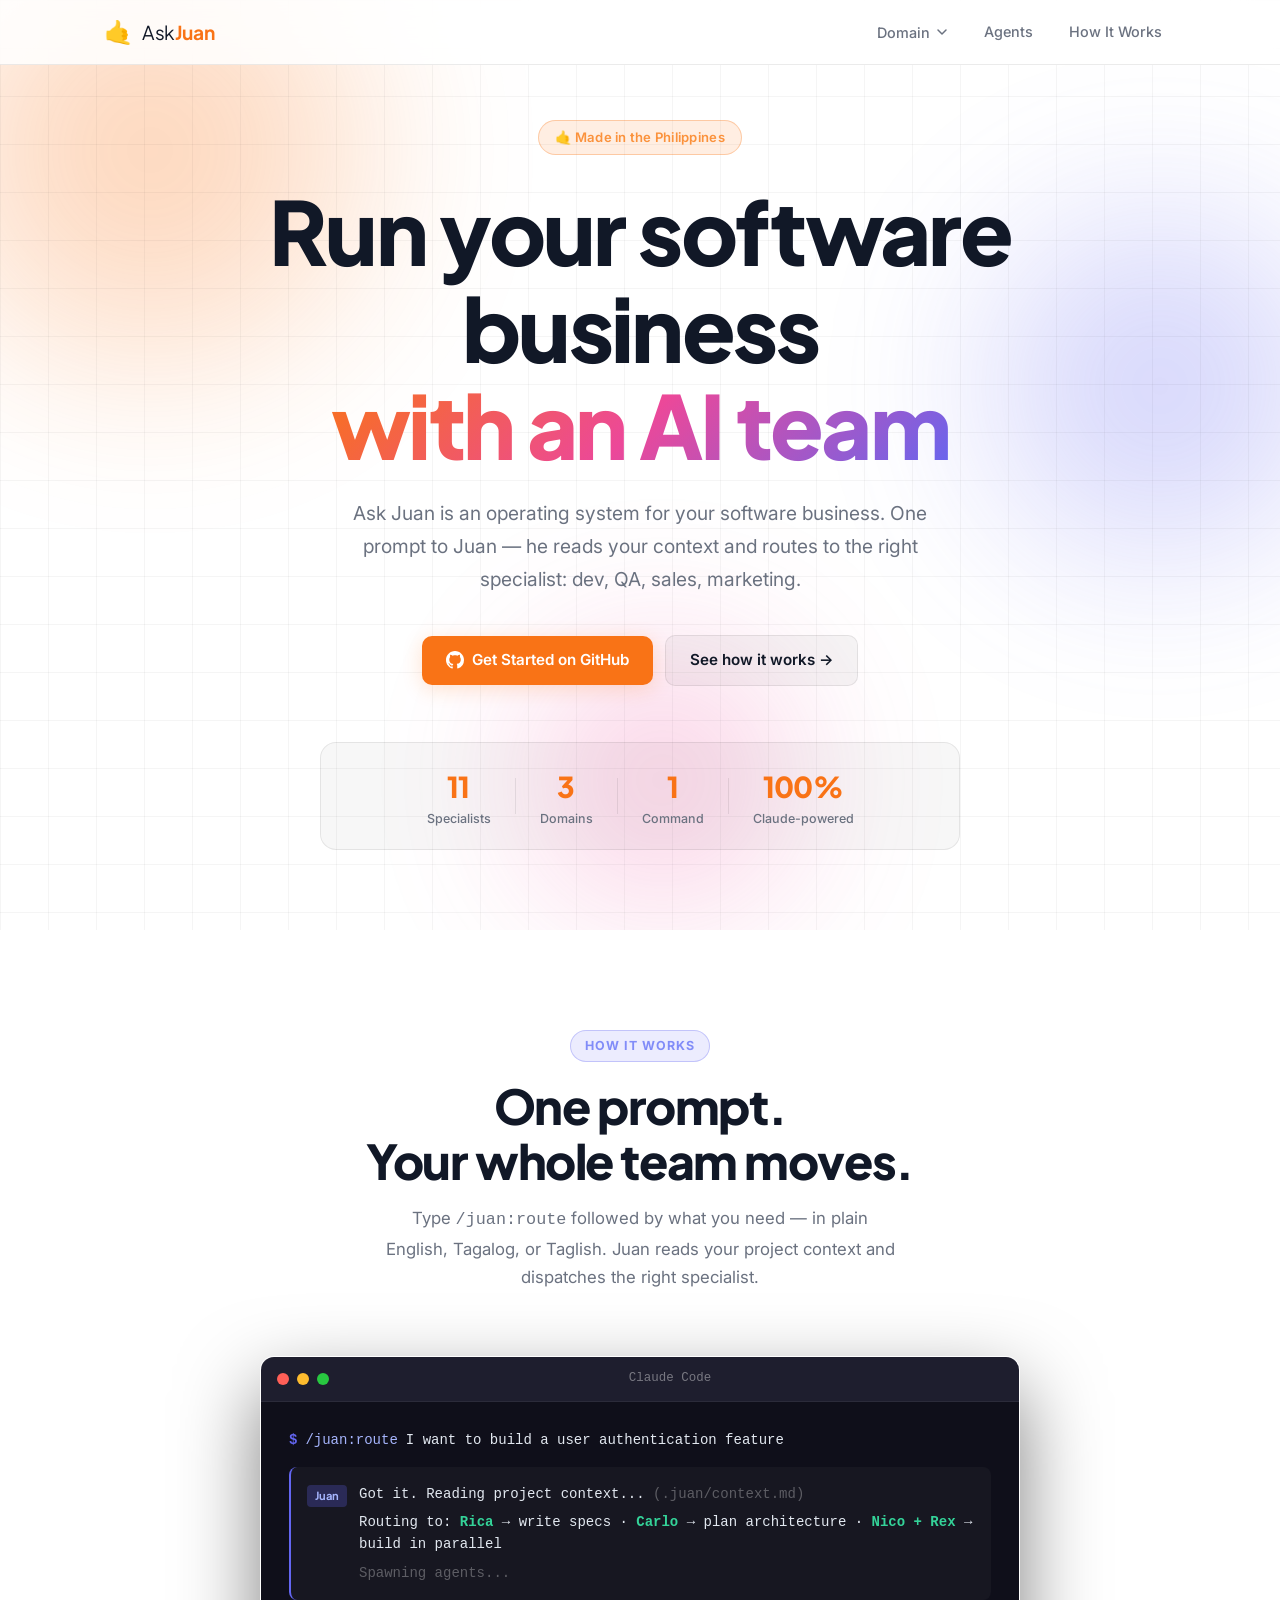
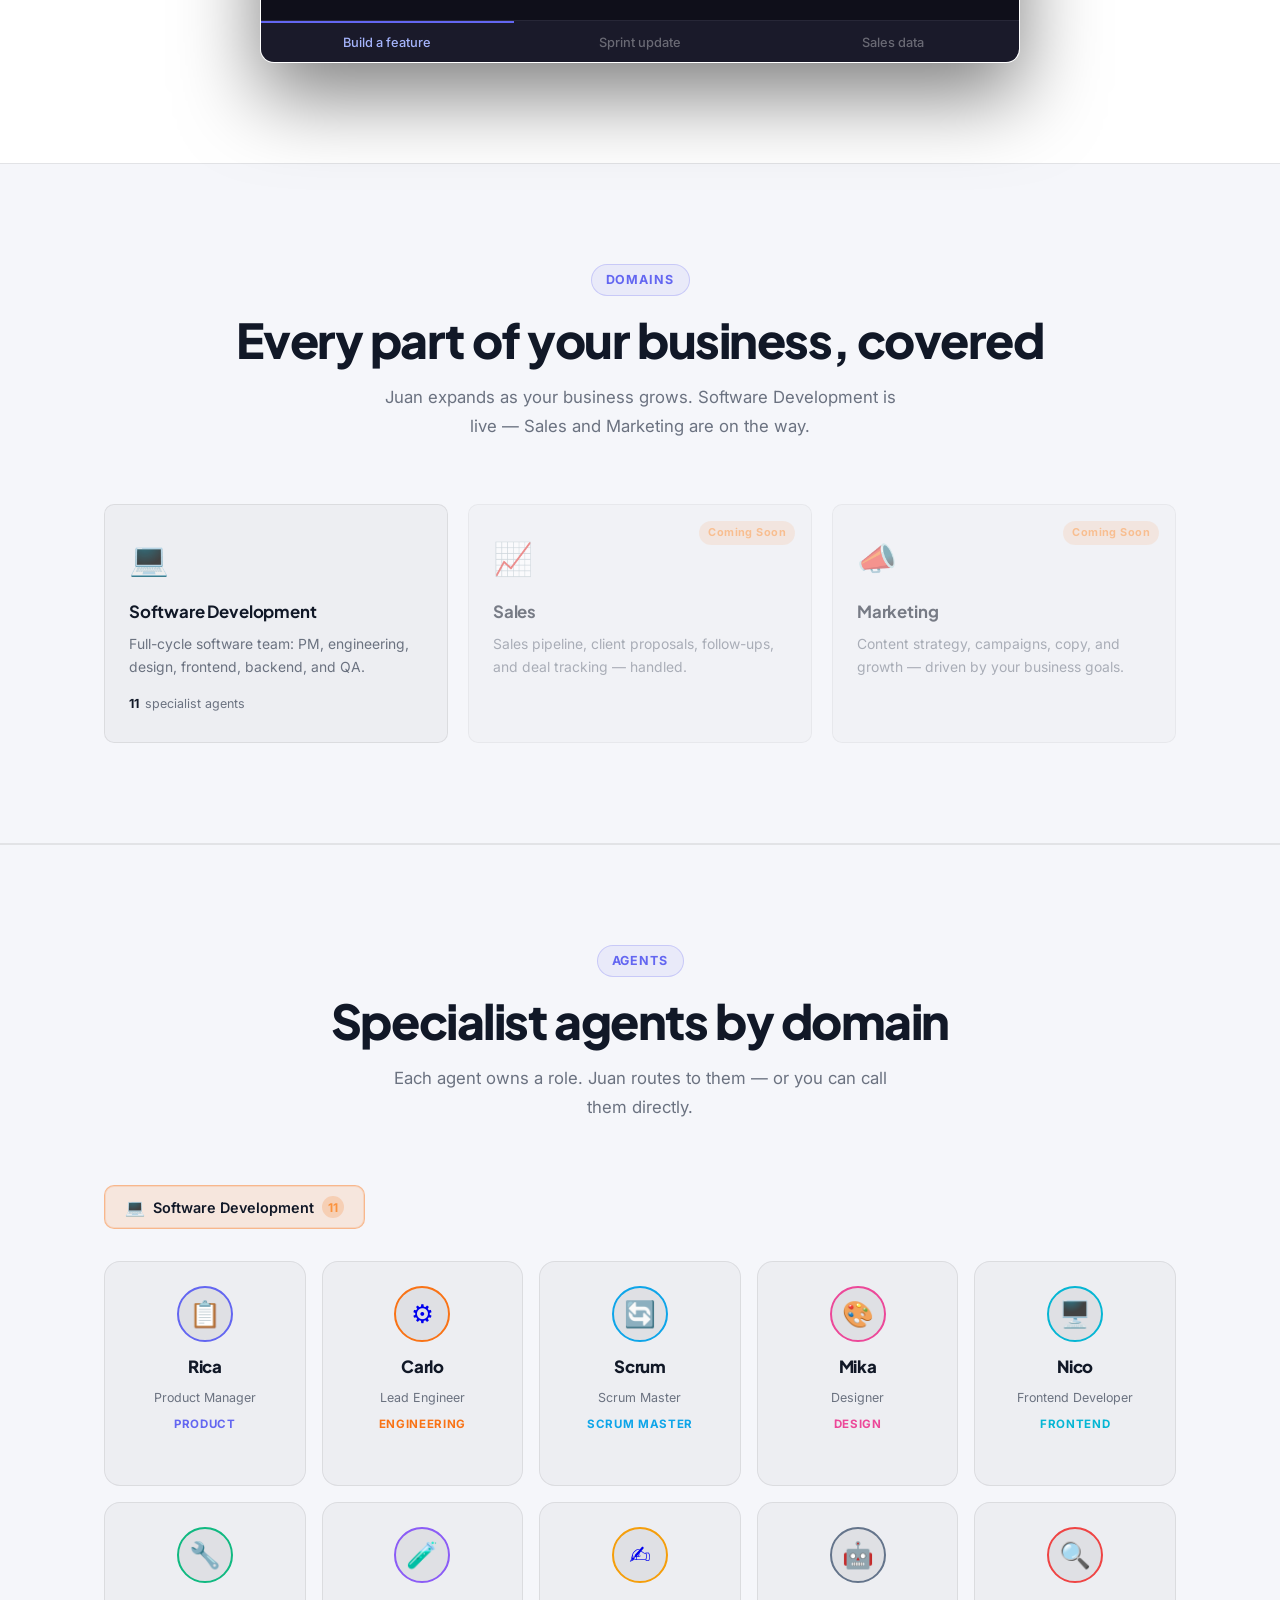
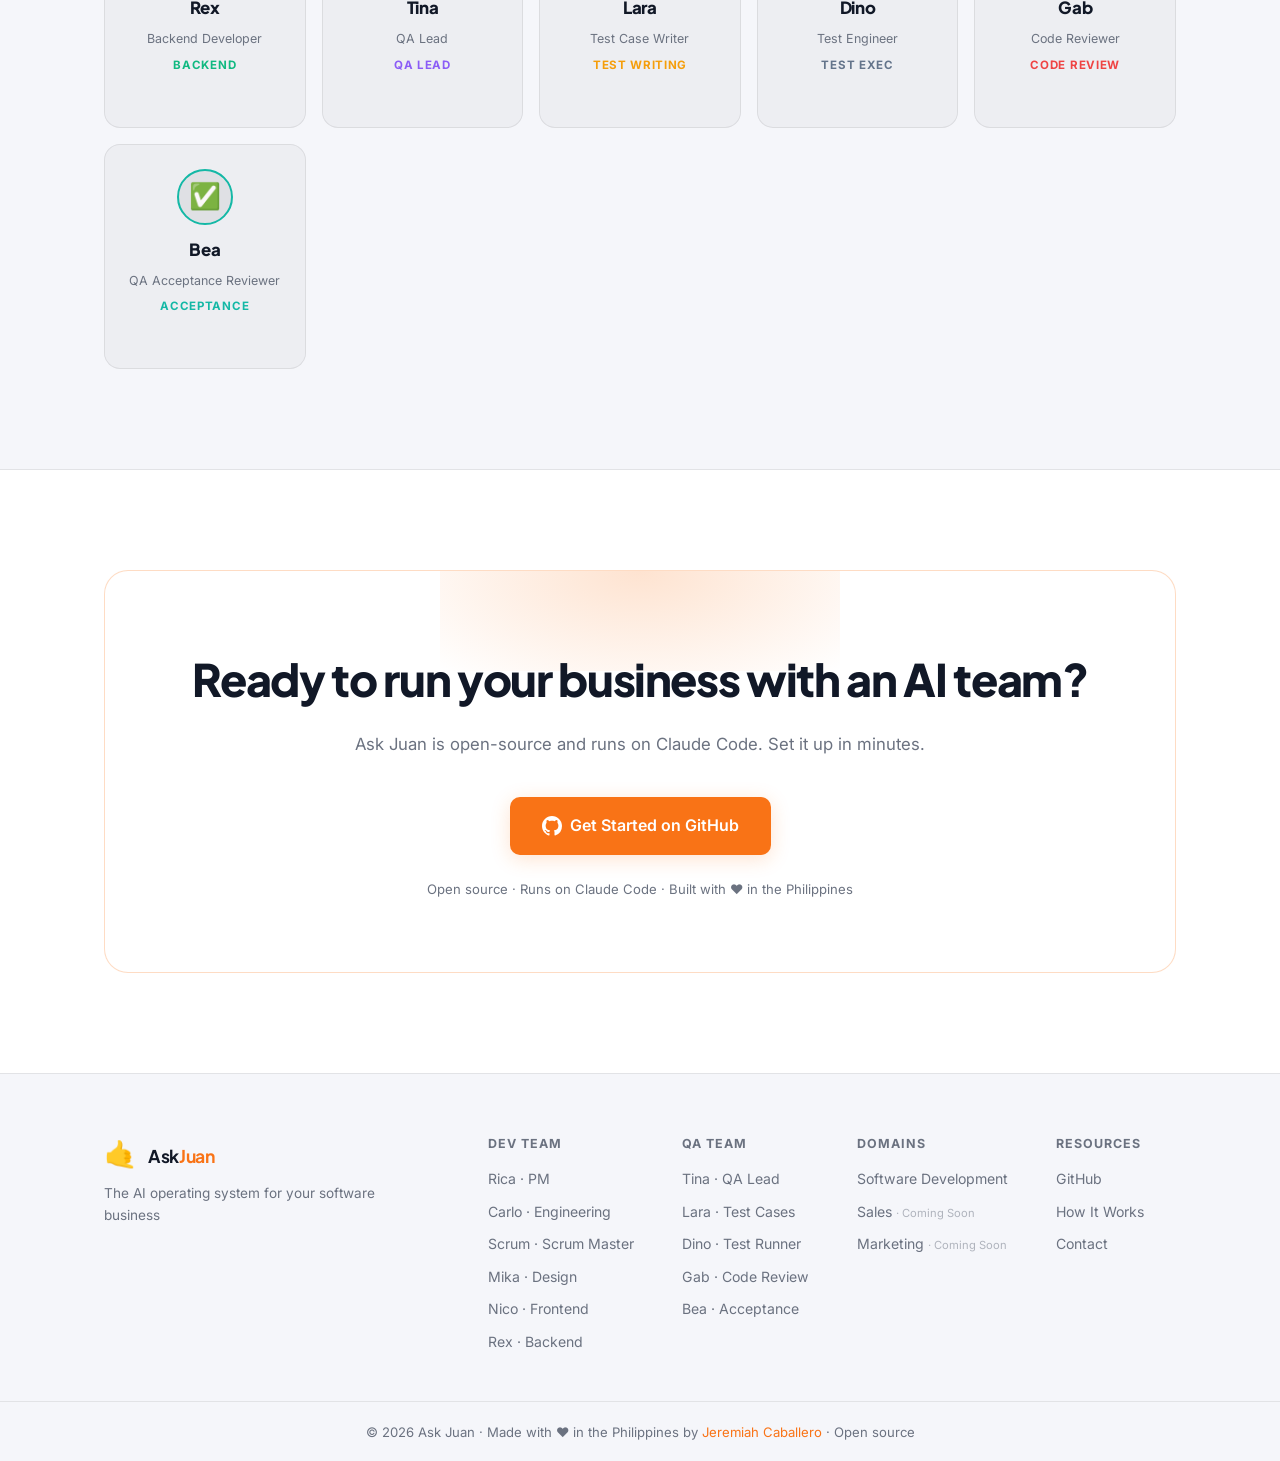
==== index.html @ 528446e5 "feat: move website to root, add README, add GitHub Actions Pages deploy - Move index.html, style.css" ====
<!DOCTYPE html>
<html lang="en">
<head>
  <meta charset="UTF-8" />
  <meta name="viewport" content="width=device-width, initial-scale=1.0" />
  <title>Ask Juan — Your Filipino AI Business Consultant</title>
  <meta name="description" content="AI-powered agents and skills built for Filipino SMEs and freelancers. Get project plans, quotes, and client updates — fast." />
  <link rel="preconnect" href="https://fonts.googleapis.com" />
  <link href="https://fonts.googleapis.com/css2?family=Inter:wght@300;400;500;600;700;800&family=Plus+Jakarta+Sans:wght@400;500;600;700;800&display=swap" rel="stylesheet" />
  <link rel="stylesheet" href="style.css" />
</head>
<body>

  <!-- NAV -->
  <nav class="nav">
    <div class="container nav-inner">
      <a href="#" class="logo">
        <span class="logo-icon">🤙</span>
        <span class="logo-text">Ask<strong>Juan</strong></span>
      </a>
      <ul class="nav-links">
        <li class="nav-dropdown">
          <button class="nav-dropdown-toggle" aria-expanded="false">
            Domain <svg class="dropdown-chevron" width="12" height="12" viewBox="0 0 12 12" fill="none"><path d="M2 4l4 4 4-4" stroke="currentColor" stroke-width="1.5" stroke-linecap="round" stroke-linejoin="round"/></svg>
          </button>
          <ul class="nav-dropdown-menu" id="nav-domain-menu">
            <!-- rendered by app.js from DOMAINS -->
          </ul>
        </li>
        <li><a href="#team">Agents</a></li>
        <li><a href="#how">How It Works</a></li>
      </ul>
      <button class="hamburger" aria-label="Menu">
        <span></span><span></span><span></span>
      </button>
    </div>
  </nav>

  <!-- LANDING SECTIONS -->
  <div id="landing">

    <!-- HERO -->
    <section class="hero">
      <div class="hero-bg">
        <div class="blob blob-1"></div>
        <div class="blob blob-2"></div>
        <div class="blob blob-3"></div>
        <div class="grid-overlay"></div>
      </div>
      <div class="container hero-content">
        <div class="badge">🤙 Made in the Philippines</div>
        <h1 class="hero-title">
          Run your software business<br />
          <span class="gradient-text">with an AI team</span>
        </h1>
        <p class="hero-sub">
          Ask Juan is an operating system for your software business. One prompt to Juan —
          he reads your context and routes to the right specialist: dev, QA, sales, marketing.
        </p>
        <div class="hero-actions">
          <a href="https://github.com/jeremiahcaballero/ask-juan" class="btn btn-primary">
            <svg width="18" height="18" viewBox="0 0 24 24" fill="currentColor"><path d="M12 0C5.37 0 0 5.37 0 12c0 5.31 3.435 9.795 8.205 11.385.6.105.825-.255.825-.57 0-.285-.015-1.23-.015-2.235-3.015.555-3.795-.735-4.035-1.41-.135-.345-.72-1.41-1.23-1.695-.42-.225-1.02-.78-.015-.795.945-.015 1.62.87 1.845 1.23 1.08 1.815 2.805 1.305 3.495.99.105-.78.42-1.305.765-1.605-2.67-.3-5.46-1.335-5.46-5.925 0-1.305.465-2.385 1.23-3.225-.12-.3-.54-1.53.12-3.18 0 0 1.005-.315 3.3 1.23.96-.27 1.98-.405 3-.405s2.04.135 3 .405c2.295-1.56 3.3-1.23 3.3-1.23.66 1.65.24 2.88.12 3.18.765.84 1.23 1.905 1.23 3.225 0 4.605-2.805 5.625-5.475 5.925.435.375.81 1.095.81 2.22 0 1.605-.015 2.895-.015 3.3 0 .315.225.69.825.57A12.02 12.02 0 0 0 24 12c0-6.63-5.37-12-12-12Z"/></svg>
            Get Started on GitHub
          </a>
          <a href="#how" class="btn btn-ghost">See how it works →</a>
        </div>
        <div class="hero-stats">
          <div class="stat"><span class="stat-num">11</span><span class="stat-label">Specialists</span></div>
          <div class="stat-divider"></div>
          <div class="stat"><span class="stat-num">3</span><span class="stat-label">Domains</span></div>
          <div class="stat-divider"></div>
          <div class="stat"><span class="stat-num">1</span><span class="stat-label">Command</span></div>
          <div class="stat-divider"></div>
          <div class="stat"><span class="stat-num">100%</span><span class="stat-label">Claude-powered</span></div>
        </div>
      </div>
    </section>

    <!-- HOW IT WORKS -->
    <section id="how" class="section">
      <div class="container">
        <div class="section-header">
          <div class="section-tag">How It Works</div>
          <h2 class="section-title">One prompt.<br />Your whole team moves.</h2>
          <p class="section-sub">Type <code>/juan:route</code> followed by what you need — in plain English, Tagalog, or Taglish. Juan reads your project context and dispatches the right specialist.</p>
        </div>
        <div class="terminal-demo">
          <div class="terminal-bar">
            <span class="terminal-dot td-red"></span>
            <span class="terminal-dot td-yellow"></span>
            <span class="terminal-dot td-green"></span>
            <span class="terminal-title">Claude Code</span>
          </div>
          <div class="terminal-body">
            <div class="terminal-example active" id="term-ex-0">
              <div class="term-line"><span class="term-prompt">$</span> <span class="term-cmd">/juan:route</span> <span class="term-arg">I want to build a user authentication feature</span></div>
              <div class="term-response">
                <div class="term-tag term-tag-juan">Juan</div>
                <div class="term-response-body">
                  <p>Got it. Reading project context... <span class="term-dim">(.juan/context.md)</span></p>
                  <p>Routing to: <span class="term-agent">Rica</span> → write specs · <span class="term-agent">Carlo</span> → plan architecture · <span class="term-agent">Nico + Rex</span> → build in parallel</p>
                  <p class="term-dim">Spawning agents...</p>
                </div>
              </div>
            </div>
            <div class="terminal-example" id="term-ex-1">
              <div class="term-line"><span class="term-prompt">$</span> <span class="term-cmd">/juan:route</span> <span class="term-arg">Give me updates on today's sprint</span></div>
              <div class="term-response">
                <div class="term-tag term-tag-juan">Juan</div>
                <div class="term-response-body">
                  <p>Pulling sprint status...</p>
                  <p>Routing to: <span class="term-agent">Tina</span> → QA summary · <span class="term-agent">Dino</span> → test report · <span class="term-agent">Gab</span> → code review status</p>
                  <p class="term-dim">Compiling sprint update...</p>
                </div>
              </div>
            </div>
            <div class="terminal-example" id="term-ex-2">
              <div class="term-line"><span class="term-prompt">$</span> <span class="term-cmd">/juan:route</span> <span class="term-arg">Give me data about our sales this month</span></div>
              <div class="term-response">
                <div class="term-tag term-tag-juan">Juan</div>
                <div class="term-response-body">
                  <p>Sales domain detected.</p>
                  <p>Routing to: <span class="term-agent term-agent-soon">Sales Agent</span> <span class="term-soon-badge">Coming Soon</span></p>
                  <p class="term-dim">Sales domain launching Q3 2026.</p>
                </div>
              </div>
            </div>
          </div>
          <div class="terminal-tabs">
            <button class="term-tab active" data-ex="0">Build a feature</button>
            <button class="term-tab" data-ex="1">Sprint update</button>
            <button class="term-tab" data-ex="2">Sales data</button>
          </div>
        </div>
      </div>
    </section>

    <!-- DOMAINS -->
    <section id="domains" class="section section-dark">
      <div class="container">
        <div class="section-header">
          <div class="section-tag light">Domains</div>
          <h2 class="section-title light">Every part of your business, covered</h2>
          <p class="section-sub light">Juan expands as your business grows. Software Development is live — Sales and Marketing are on the way.</p>
        </div>
        <div class="domains-grid" id="domains-grid">
          <!-- rendered by app.js -->
        </div>
      </div>
    </section>

    <!-- AGENTS -->
    <section id="team" class="section section-dark">
      <div class="container">
        <div class="section-header">
          <div class="section-tag light">Agents</div>
          <h2 class="section-title light">Specialist agents by domain</h2>
          <p class="section-sub light">Each agent owns a role. Juan routes to them — or you can call them directly.</p>
        </div>
        <div class="domain-tabs-wrap">
          <div class="domain-tabs" id="domain-tabs"></div>
        </div>
        <div class="team-grid" id="team-grid"></div>
      </div>
    </section>

    <!-- CTA -->
    <section id="contact" class="section cta-section">
      <div class="container">
        <div class="cta-card">
          <div class="cta-glow"></div>
          <h2 class="cta-title">Ready to run your business with an AI team?</h2>
          <p class="cta-sub">Ask Juan is open-source and runs on Claude Code. Set it up in minutes.</p>
          <div class="cta-actions">
            <a href="https://github.com/jeremiahcaballero/ask-juan" class="btn btn-primary btn-lg">
              <svg width="20" height="20" viewBox="0 0 24 24" fill="currentColor"><path d="M12 0C5.37 0 0 5.37 0 12c0 5.31 3.435 9.795 8.205 11.385.6.105.825-.255.825-.57 0-.285-.015-1.23-.015-2.235-3.015.555-3.795-.735-4.035-1.41-.135-.345-.72-1.41-1.23-1.695-.42-.225-1.02-.78-.015-.795.945-.015 1.62.87 1.845 1.23 1.08 1.815 2.805 1.305 3.495.99.105-.78.42-1.305.765-1.605-2.67-.3-5.46-1.335-5.46-5.925 0-1.305.465-2.385 1.23-3.225-.12-.3-.54-1.53.12-3.18 0 0 1.005-.315 3.3 1.23.96-.27 1.98-.405 3-.405s2.04.135 3 .405c2.295-1.56 3.3-1.23 3.3-1.23.66 1.65.24 2.88.12 3.18.765.84 1.23 1.905 1.23 3.225 0 4.605-2.805 5.625-5.475 5.925.435.375.81 1.095.81 2.22 0 1.605-.015 2.895-.015 3.3 0 .315.225.69.825.57A12.02 12.02 0 0 0 24 12c0-6.63-5.37-12-12-12Z"/></svg>
              Get Started on GitHub
            </a>
          </div>
          <p class="cta-note">Open source · Runs on Claude Code · Built with ❤️ in the Philippines</p>
        </div>
      </div>
    </section>

  </div><!-- /#landing -->

  <!-- AGENT DETAIL PAGE (rendered by app.js) -->
  <div id="agent-page" class="hidden"></div>

  <!-- FOOTER -->
  <footer class="footer">
    <div class="container footer-inner">
      <div class="footer-brand">
        <span class="logo-icon">🤙</span>
        <span class="logo-text">Ask<strong>Juan</strong></span>
        <p class="footer-tagline">The AI operating system for your software business</p>
      </div>
      <div class="footer-links">
        <div class="footer-col">
          <h5>Dev Team</h5>
          <a href="#agent/rica">Rica · PM</a>
          <a href="#agent/carlo">Carlo · Engineering</a>
          <a href="#agent/scrum">Scrum · Scrum Master</a>
          <a href="#agent/mika">Mika · Design</a>
          <a href="#agent/nico">Nico · Frontend</a>
          <a href="#agent/rex">Rex · Backend</a>
        </div>
        <div class="footer-col">
          <h5>QA Team</h5>
          <a href="#agent/tina">Tina · QA Lead</a>
          <a href="#agent/lara">Lara · Test Cases</a>
          <a href="#agent/dino">Dino · Test Runner</a>
          <a href="#agent/gab">Gab · Code Review</a>
          <a href="#agent/bea">Bea · Acceptance</a>
        </div>
        <div class="footer-col">
          <h5>Domains</h5>
          <a href="#team">Software Development</a>
          <a href="#domains">Sales <span style="font-size:0.7rem;opacity:0.5">· Coming Soon</span></a>
          <a href="#domains">Marketing <span style="font-size:0.7rem;opacity:0.5">· Coming Soon</span></a>
        </div>
        <div class="footer-col">
          <h5>Resources</h5>
          <a href="https://github.com/jeremiahcaballero/ask-juan">GitHub</a>
          <a href="#how">How It Works</a>
          <a href="mailto:training-ph@sun-asterisk.com">Contact</a>
        </div>
      </div>
    </div>
    <div class="footer-bottom">
      <p>© 2026 Ask Juan · Made with ❤️ in the Philippines by <a href="mailto:training-ph@sun-asterisk.com">Jeremiah Caballero</a> · Open source</p>
    </div>
  </footer>

  <script src="agents.js"></script>
  <script src="app.js"></script>
</body>
</html>
---- style.css ----
/* ===== RESET & BASE ===== */
*, *::before, *::after { box-sizing: border-box; margin: 0; padding: 0; }

:root {
  --bg: #ffffff;
  --bg-2: #f5f6fa;
  --bg-card: #ffffff;
  --border: rgba(0,0,0,0.08);
  --border-hover: rgba(0,0,0,0.18);
  --text: #111827;
  --text-muted: #6b7280;
  --primary: #f97316;
  --primary-light: #fb923c;
  --primary-glow: rgba(249,115,22,0.2);
  --accent: #6366f1;
  --accent-glow: rgba(99,102,241,0.15);
  --gradient: linear-gradient(135deg, #f97316, #ec4899, #6366f1);
  --radius: 16px;
  --radius-sm: 10px;
  --shadow: 0 4px 24px rgba(0,0,0,0.08);
  --shadow-lg: 0 16px 64px rgba(0,0,0,0.12);
  --font: 'Inter', system-ui, sans-serif;
  --font-display: 'Plus Jakarta Sans', sans-serif;
}

html { scroll-behavior: smooth; }

body {
  font-family: var(--font);
  background: var(--bg);
  color: var(--text);
  line-height: 1.6;
  overflow-x: hidden;
  -webkit-font-smoothing: antialiased;
}

.container {
  max-width: 1120px;
  margin: 0 auto;
  padding: 0 24px;
}

/* ===== NAV ===== */
.nav {
  position: fixed;
  top: 0;
  left: 0;
  right: 0;
  z-index: 100;
  background: rgba(255,255,255,0.85);
  backdrop-filter: blur(20px);
  border-bottom: 1px solid var(--border);
  transition: all 0.3s;
}

.nav-inner {
  display: flex;
  align-items: center;
  justify-content: space-between;
  height: 64px;
}

.logo {
  display: flex;
  align-items: center;
  gap: 10px;
  text-decoration: none;
  font-family: var(--font-display);
  font-size: 1.2rem;
  color: var(--text);
}

.logo-icon { font-size: 1.4rem; }
.logo-text { letter-spacing: -0.02em; }
.logo-text strong { color: var(--primary); }

.nav-links {
  display: flex;
  align-items: center;
  gap: 8px;
  list-style: none;
}

.nav-links a {
  text-decoration: none;
  color: var(--text-muted);
  font-size: 0.9rem;
  font-weight: 500;
  padding: 8px 14px;
  border-radius: 8px;
  transition: all 0.2s;
}

.nav-links a:hover { color: var(--text); background: rgba(0,0,0,0.05); }

/* Domain dropdown */
.nav-dropdown { position: relative; }

.nav-dropdown-toggle {
  display: flex;
  align-items: center;
  gap: 6px;
  background: none;
  border: none;
  cursor: pointer;
  color: var(--text-muted);
  font-size: 0.9rem;
  font-weight: 500;
  padding: 8px 14px;
  border-radius: 8px;
  transition: all 0.2s;
  font-family: inherit;
}
.nav-dropdown-toggle:hover { color: var(--text); background: rgba(0,0,0,0.05); }
.nav-dropdown-toggle[aria-expanded="true"] { color: var(--text); }
.nav-dropdown-toggle[aria-expanded="true"] .dropdown-chevron { transform: rotate(180deg); }

.dropdown-chevron { transition: transform 0.2s; flex-shrink: 0; }

.nav-dropdown-menu {
  display: none;
  position: absolute;
  top: calc(100% + 8px);
  left: 0;
  list-style: none;
  background: #ffffff;
  border: 1px solid var(--border);
  border-radius: 12px;
  padding: 6px;
  min-width: 220px;
  box-shadow: 0 16px 40px rgba(0,0,0,0.12);
  z-index: 200;
}
.nav-dropdown-menu.open { display: block; }

.nav-dropdown-item {
  display: flex;
  align-items: center;
  gap: 10px;
  padding: 10px 12px;
  border-radius: 8px;
  cursor: pointer;
  transition: background 0.15s;
  color: var(--text-muted);
  font-size: 0.875rem;
  font-weight: 500;
  white-space: nowrap;
}
.nav-dropdown-item:hover { background: rgba(0,0,0,0.04); color: var(--text); }
.nav-dropdown-item.active { color: var(--primary-light, #818cf8); background: rgba(99,102,241,0.12); }
.nav-dropdown-item-icon { font-size: 1.1rem; }
.nav-dropdown-item-count {
  margin-left: auto;
  font-size: 0.75rem;
  background: rgba(0,0,0,0.06);
  padding: 2px 7px;
  border-radius: 999px;
  color: var(--text-muted);
}

.hamburger {
  display: none;
  flex-direction: column;
  gap: 5px;
  background: none;
  border: none;
  cursor: pointer;
  padding: 8px;
}
.hamburger span {
  display: block;
  width: 22px;
  height: 2px;
  background: var(--text);
  border-radius: 2px;
  transition: all 0.3s;
}

/* ===== HERO ===== */
.hero {
  position: relative;
  min-height: 100vh;
  display: flex;
  align-items: center;
  padding: 120px 0 80px;
  overflow: hidden;
}

.hero-bg {
  position: absolute;
  inset: 0;
  pointer-events: none;
}

.blob {
  position: absolute;
  border-radius: 50%;
  filter: blur(80px);
  opacity: 0.35;
}
.blob-1 {
  width: 500px; height: 500px;
  background: radial-gradient(circle, #f97316, transparent);
  top: -100px; left: -100px;
}
.blob-2 {
  width: 400px; height: 400px;
  background: radial-gradient(circle, #6366f1, transparent);
  top: 20%; right: -80px;
}
.blob-3 {
  width: 300px; height: 300px;
  background: radial-gradient(circle, #ec4899, transparent);
  bottom: 0; left: 40%;
}

.grid-overlay {
  position: absolute;
  inset: 0;
  background-image:
    linear-gradient(rgba(0,0,0,0.04) 1px, transparent 1px),
    linear-gradient(90deg, rgba(0,0,0,0.04) 1px, transparent 1px);
  background-size: 48px 48px;
}

.hero-content {
  position: relative;
  text-align: center;
}

.badge {
  display: inline-flex;
  align-items: center;
  gap: 6px;
  background: rgba(249,115,22,0.12);
  border: 1px solid rgba(249,115,22,0.3);
  color: var(--primary-light);
  font-size: 0.82rem;
  font-weight: 600;
  padding: 6px 16px;
  border-radius: 100px;
  margin-bottom: 28px;
  letter-spacing: 0.02em;
}

.hero-title {
  font-family: var(--font-display);
  font-size: clamp(2.8rem, 7vw, 5.5rem);
  font-weight: 800;
  line-height: 1.1;
  letter-spacing: -0.03em;
  margin-bottom: 24px;
}

.gradient-text {
  background: var(--gradient);
  -webkit-background-clip: text;
  -webkit-text-fill-color: transparent;
  background-clip: text;
}

.hero-sub {
  font-size: clamp(1rem, 2vw, 1.2rem);
  color: var(--text-muted);
  max-width: 580px;
  margin: 0 auto 40px;
  line-height: 1.7;
}

.hero-actions {
  display: flex;
  align-items: center;
  justify-content: center;
  gap: 12px;
  flex-wrap: wrap;
  margin-bottom: 56px;
}

.hero-stats {
  display: flex;
  align-items: center;
  justify-content: center;
  gap: 0;
  flex-wrap: wrap;
  background: rgba(0,0,0,0.03);
  border: 1px solid var(--border);
  border-radius: var(--radius);
  padding: 20px 32px;
  max-width: 640px;
  margin: 0 auto;
  gap: 0;
}

.stat {
  display: flex;
  flex-direction: column;
  align-items: center;
  padding: 0 24px;
}

.stat-num {
  font-family: var(--font-display);
  font-size: 1.8rem;
  font-weight: 800;
  color: var(--primary);
  letter-spacing: -0.03em;
}

.stat-label {
  font-size: 0.78rem;
  color: var(--text-muted);
  font-weight: 500;
  white-space: nowrap;
}

.stat-divider {
  width: 1px;
  height: 36px;
  background: var(--border);
}

/* ===== BUTTONS ===== */
.btn {
  display: inline-flex;
  align-items: center;
  gap: 8px;
  text-decoration: none;
  font-weight: 600;
  font-size: 0.95rem;
  padding: 12px 24px;
  border-radius: 10px;
  border: none;
  cursor: pointer;
  transition: all 0.2s;
  white-space: nowrap;
}

.btn-primary {
  background: var(--primary);
  color: #fff;
  box-shadow: 0 4px 20px var(--primary-glow);
}
.btn-primary:hover { background: var(--primary-light); transform: translateY(-2px); box-shadow: 0 8px 32px var(--primary-glow); }

.btn-ghost {
  background: rgba(0,0,0,0.04);
  color: var(--text);
  border: 1px solid var(--border);
}
.btn-ghost:hover { background: rgba(0,0,0,0.08); border-color: var(--border-hover); }

.btn-outline {
  background: transparent;
  color: var(--text);
  border: 1.5px solid var(--border-hover);
}
.btn-outline:hover { border-color: var(--primary); color: var(--primary); }

.btn-sm { padding: 9px 18px; font-size: 0.85rem; }
.btn-lg { padding: 16px 32px; font-size: 1rem; }
.disabled { opacity: 0.4; pointer-events: none; color: var(--text-muted); background: rgba(0,0,0,0.04); border: 1px solid var(--border); border-radius: 10px; font-size: 0.85rem; padding: 9px 18px; }

/* ===== SECTIONS ===== */
.section { padding: 100px 0; }

.section-dark {
  background: var(--bg-2);
  border-top: 1px solid var(--border);
  border-bottom: 1px solid var(--border);
}

.section-header {
  text-align: center;
  margin-bottom: 64px;
}

.section-tag {
  display: inline-block;
  background: rgba(99,102,241,0.12);
  border: 1px solid rgba(99,102,241,0.3);
  color: #818cf8;
  font-size: 0.78rem;
  font-weight: 700;
  padding: 5px 14px;
  border-radius: 100px;
  letter-spacing: 0.08em;
  text-transform: uppercase;
  margin-bottom: 16px;
}

.section-tag.light { background: rgba(99,102,241,0.08); border-color: rgba(99,102,241,0.25); color: var(--accent); }

.section-title {
  font-family: var(--font-display);
  font-size: clamp(2rem, 4vw, 3rem);
  font-weight: 800;
  letter-spacing: -0.03em;
  line-height: 1.15;
  margin-bottom: 16px;
}

.section-title.light { color: var(--text); }

.section-sub {
  font-size: 1.05rem;
  color: var(--text-muted);
  max-width: 520px;
  margin: 0 auto;
  line-height: 1.7;
}
.section-sub.light { color: var(--text-muted); }

/* ===== AGENTS ===== */
.agents-grid {
  display: grid;
  grid-template-columns: 1fr 1fr 1fr;
  gap: 24px;
}

@media (max-width: 900px) {
  .agents-grid { grid-template-columns: 1fr; max-width: 520px; margin: 0 auto; }
}

.agent-card {
  background: var(--bg-card);
  border: 1px solid var(--border);
  border-radius: var(--radius);
  padding: 28px;
  display: flex;
  flex-direction: column;
  gap: 14px;
  transition: all 0.3s;
}

.agent-card:hover {
  border-color: var(--border-hover);
  transform: translateY(-4px);
  box-shadow: var(--shadow-lg);
}

.agent-card.featured {
  border-color: rgba(249,115,22,0.3);
  background: linear-gradient(135deg, rgba(249,115,22,0.06), rgba(99,102,241,0.04));
  box-shadow: 0 0 0 1px rgba(249,115,22,0.1) inset;
}

.agent-card-top {
  display: flex;
  align-items: center;
  justify-content: space-between;
}

.agent-icon { font-size: 2rem; }

.agent-badge {
  font-size: 0.72rem;
  font-weight: 700;
  padding: 3px 10px;
  border-radius: 100px;
  background: var(--primary);
  color: #fff;
  letter-spacing: 0.04em;
  text-transform: uppercase;
}

.agent-badge.coming {
  background: rgba(0,0,0,0.08);
  color: var(--text-muted);
}

.agent-name {
  font-family: var(--font-display);
  font-size: 1.4rem;
  font-weight: 800;
  letter-spacing: -0.02em;
}

.agent-role {
  font-size: 0.82rem;
  color: var(--primary);
  font-weight: 600;
  letter-spacing: 0.03em;
  text-transform: uppercase;
  margin-top: -8px;
}

.agent-desc {
  font-size: 0.92rem;
  color: var(--text-muted);
  line-height: 1.65;
}

.agent-delivers {
  list-style: none;
  display: flex;
  flex-direction: column;
  gap: 6px;
  flex: 1;
}

.agent-delivers li {
  font-size: 0.88rem;
  color: var(--text-muted);
}

.agent-tag-row {
  display: flex;
  flex-wrap: wrap;
  gap: 6px;
}

.tag {
  font-size: 0.75rem;
  font-weight: 600;
  padding: 3px 10px;
  border-radius: 100px;
  background: rgba(99,102,241,0.08);
  border: 1px solid rgba(99,102,241,0.2);
  color: #6366f1;
}

/* ===== TERMINAL DEMO ===== */
.terminal-demo {
  max-width: 760px;
  margin: 0 auto;
  border-radius: 14px;
  overflow: hidden;
  border: 1px solid rgba(255,255,255,0.1);
  box-shadow: 0 32px 80px rgba(0,0,0,0.5);
}

.terminal-bar {
  display: flex;
  align-items: center;
  gap: 8px;
  background: #1e1e2e;
  padding: 12px 16px;
  border-bottom: 1px solid rgba(255,255,255,0.06);
}

.terminal-dot {
  width: 12px;
  height: 12px;
  border-radius: 50%;
}
.td-red    { background: #ff5f57; }
.td-yellow { background: #febc2e; }
.td-green  { background: #28c840; }

.terminal-title {
  flex: 1;
  text-align: center;
  font-size: 0.78rem;
  color: rgba(255,255,255,0.4);
  font-family: var(--font-mono, monospace);
}

.terminal-body {
  background: #0f0f1a;
  padding: 28px 28px 20px;
  min-height: 180px;
  font-family: var(--font-mono, 'Courier New', monospace);
  font-size: 0.875rem;
}

.terminal-example { display: none; }
.terminal-example.active { display: block; }

.term-line {
  display: flex;
  gap: 8px;
  flex-wrap: wrap;
  margin-bottom: 16px;
  line-height: 1.5;
}

.term-prompt { color: #6366f1; font-weight: 700; }
.term-cmd    { color: #a5b4fc; }
.term-arg    { color: #e2e8f0; }

.term-response {
  display: flex;
  gap: 12px;
  padding: 16px;
  background: rgba(255,255,255,0.03);
  border-radius: 8px;
  border-left: 2px solid #6366f1;
}

.term-tag {
  font-size: 0.7rem;
  font-weight: 700;
  padding: 2px 8px;
  border-radius: 4px;
  height: fit-content;
  white-space: nowrap;
  margin-top: 2px;
  font-family: var(--font-display);
}

.term-tag-juan { background: rgba(99,102,241,0.25); color: #a5b4fc; }

.term-response-body { flex: 1; }
.term-response-body p { margin: 0 0 6px; color: #e2e8f0; line-height: 1.6; }
.term-response-body p:last-child { margin-bottom: 0; }

.term-dim   { color: rgba(255,255,255,0.3) !important; }
.term-agent { color: #34d399; font-weight: 600; }
.term-agent-soon { color: rgba(255,255,255,0.35) !important; }

.term-soon-badge {
  display: inline-block;
  font-size: 0.65rem;
  font-weight: 600;
  padding: 1px 6px;
  border-radius: 4px;
  background: rgba(249,115,22,0.2);
  color: #fb923c;
  vertical-align: middle;
  margin-left: 4px;
  font-family: var(--font-display);
}

.terminal-tabs {
  display: flex;
  background: #1a1a2a;
  border-top: 1px solid rgba(255,255,255,0.06);
}

.term-tab {
  flex: 1;
  padding: 12px 16px;
  background: none;
  border: none;
  border-top: 2px solid transparent;
  color: rgba(255,255,255,0.35);
  font-size: 0.8rem;
  font-weight: 500;
  cursor: pointer;
  transition: all 0.2s;
  font-family: var(--font-body, inherit);
}

.term-tab:hover { color: rgba(255,255,255,0.65); }
.term-tab.active { color: #a5b4fc; border-top-color: #6366f1; }

/* ===== DOMAINS GRID ===== */
.domains-grid {
  display: grid;
  grid-template-columns: repeat(3, 1fr);
  gap: 20px;
}

@media (max-width: 768px) { .domains-grid { grid-template-columns: 1fr 1fr; } }
@media (max-width: 480px) { .domains-grid { grid-template-columns: 1fr; } }

.domain-card {
  background: rgba(0,0,0,0.03);
  border: 1px solid var(--border);
  border-radius: var(--radius-sm);
  padding: 28px 24px;
  transition: all 0.3s;
  position: relative;
  overflow: hidden;
}

.domain-card:not(.domain-card-soon):hover {
  background: rgba(0,0,0,0.06);
  border-color: var(--border-hover);
  transform: translateY(-2px);
}

.domain-card-soon {
  opacity: 0.55;
}

.domain-card-soon-badge {
  position: absolute;
  top: 16px;
  right: 16px;
  font-size: 0.68rem;
  font-weight: 700;
  padding: 3px 9px;
  border-radius: 999px;
  background: rgba(249,115,22,0.18);
  color: #fb923c;
  letter-spacing: 0.04em;
}

.domain-card-icon { font-size: 2rem; margin-bottom: 14px; }

.domain-card-label {
  font-family: var(--font-display);
  font-size: 1.05rem;
  font-weight: 700;
  margin-bottom: 8px;
  letter-spacing: -0.01em;
}

.domain-card-desc {
  font-size: 0.87rem;
  color: var(--text-muted);
  line-height: 1.6;
}

.domain-card-count {
  margin-top: 16px;
  font-size: 0.78rem;
  color: var(--text-muted);
  display: flex;
  align-items: center;
  gap: 6px;
}

.domain-card-count-num {
  font-weight: 700;
  color: var(--text);
}

/* ===== CTA ===== */
.cta-section { padding: 100px 0; }

.cta-card {
  position: relative;
  background: var(--bg-card);
  border: 1px solid rgba(249,115,22,0.25);
  border-radius: 24px;
  padding: 72px 48px;
  text-align: center;
  overflow: hidden;
}

.cta-glow {
  position: absolute;
  top: -100px; left: 50%; transform: translateX(-50%);
  width: 400px; height: 200px;
  background: radial-gradient(ellipse, rgba(249,115,22,0.2), transparent);
  pointer-events: none;
}

.cta-title {
  font-family: var(--font-display);
  font-size: clamp(1.8rem, 4vw, 2.8rem);
  font-weight: 800;
  letter-spacing: -0.03em;
  margin-bottom: 16px;
  position: relative;
}

.cta-sub {
  font-size: 1.05rem;
  color: var(--text-muted);
  margin-bottom: 40px;
  position: relative;
}

.cta-actions {
  display: flex;
  align-items: center;
  justify-content: center;
  gap: 12px;
  flex-wrap: wrap;
  position: relative;
  margin-bottom: 24px;
}

.cta-note {
  font-size: 0.82rem;
  color: var(--text-muted);
  position: relative;
}

/* ===== FOOTER ===== */
.footer {
  background: var(--bg-2);
  border-top: 1px solid var(--border);
  padding: 60px 0 0;
}

.footer-inner {
  display: flex;
  gap: 64px;
  flex-wrap: wrap;
  margin-bottom: 48px;
}

.footer-brand {
  flex: 1;
  min-width: 200px;
}

.footer-brand .logo-icon { font-size: 1.6rem; }
.footer-brand .logo-text { font-family: var(--font-display); font-size: 1.1rem; font-weight: 700; letter-spacing: -0.02em; color: var(--text); margin-left: 8px; }
.footer-brand .logo-text strong { color: var(--primary); }

.footer-tagline {
  margin-top: 8px;
  font-size: 0.85rem;
  color: var(--text-muted);
}

.footer-links {
  display: flex;
  gap: 48px;
  flex-wrap: wrap;
}

.footer-col {
  display: flex;
  flex-direction: column;
  gap: 10px;
  min-width: 120px;
}

.footer-col h5 {
  font-size: 0.78rem;
  font-weight: 700;
  letter-spacing: 0.08em;
  text-transform: uppercase;
  color: var(--text-muted);
  margin-bottom: 4px;
}

.footer-col a {
  font-size: 0.88rem;
  color: var(--text-muted);
  text-decoration: none;
  transition: color 0.2s;
}
.footer-col a:hover { color: var(--text); }

.footer-bottom {
  border-top: 1px solid var(--border);
  padding: 20px 24px;
  text-align: center;
  font-size: 0.82rem;
  color: var(--text-muted);
}

.footer-bottom a {
  color: var(--primary);
  text-decoration: none;
}

/* ===== MOBILE NAV ===== */
@media (max-width: 640px) {
  .nav-links { display: none; }
  .hamburger { display: flex; }
  .nav-links.open {
    display: flex;
    flex-direction: column;
    position: fixed;
    top: 64px; left: 0; right: 0;
    background: rgba(10,10,15,0.97);
    border-bottom: 1px solid var(--border);
    padding: 16px 24px 24px;
    gap: 4px;
  }
  .hero-stats { gap: 16px; flex-wrap: wrap; }
  .stat-divider { display: none; }
  .steps { gap: 24px; }
  .cta-card { padding: 48px 24px; }
  .footer-inner { gap: 40px; }
}

/* ===== SCROLL ANIMATIONS ===== */
.fade-up {
  opacity: 0;
  transform: translateY(32px);
  transition: opacity 0.6s ease, transform 0.6s ease;
}
.fade-up.visible {
  opacity: 1;
  transform: translateY(0);
}

/* ===== UTILITY ===== */
.hidden { display: none !important; }

/* ===== JUAN ORCHESTRATOR CARD ===== */
.orchestrator-section { padding-bottom: 0; }

.juan-card {
  display: flex;
  align-items: center;
  gap: 32px;
  flex-wrap: wrap;
  background: linear-gradient(135deg, rgba(249,115,22,0.08), rgba(99,102,241,0.06));
  border: 1px solid rgba(249,115,22,0.25);
  border-radius: var(--radius);
  padding: 28px 36px;
  max-width: 860px;
  margin: 0 auto;
}

.juan-card-left {
  display: flex;
  align-items: center;
  gap: 16px;
  flex-shrink: 0;
}

.juan-avatar {
  font-size: 2.8rem;
  filter: drop-shadow(0 0 16px rgba(249,115,22,0.5));
}

.juan-name {
  font-family: var(--font-display);
  font-size: 1.5rem;
  font-weight: 800;
  letter-spacing: -0.02em;
  color: var(--primary);
}

.juan-role {
  font-size: 0.82rem;
  color: var(--text-muted);
  font-weight: 500;
  margin-top: 2px;
}

.juan-routes { flex: 1; min-width: 200px; }

.juan-route-label {
  font-size: 0.75rem;
  color: var(--text-muted);
  font-weight: 600;
  letter-spacing: 0.06em;
  text-transform: uppercase;
  margin-bottom: 8px;
}

.juan-route-chips {
  display: flex;
  flex-wrap: wrap;
  gap: 6px;
}

.jrc {
  font-size: 0.8rem;
  font-weight: 600;
  padding: 3px 10px;
  border-radius: 100px;
  background: rgba(0,0,0,0.06);
  border: 1px solid var(--border);
  color: var(--text);
  transition: all 0.2s;
}

.jrc:hover { border-color: var(--primary); color: var(--primary); }

.juan-commands {
  display: flex;
  flex-direction: column;
  gap: 6px;
  flex-shrink: 0;
}

.juan-commands code {
  display: block;
  font-family: 'Courier New', monospace;
  font-size: 0.82rem;
  background: rgba(99,102,241,0.08);
  color: #6366f1;
  padding: 5px 12px;
  border-radius: 6px;
  border: 1px solid rgba(99,102,241,0.2);
}

/* ===== DOMAIN TABS ===== */
.domain-tabs-wrap {
  margin-bottom: 32px;
}

.domain-tabs {
  display: flex;
  gap: 8px;
  flex-wrap: wrap;
}

.domain-tab {
  display: inline-flex;
  align-items: center;
  gap: 8px;
  background: rgba(0,0,0,0.04);
  border: 1px solid var(--border);
  color: var(--text-muted);
  font-family: var(--font);
  font-size: 0.9rem;
  font-weight: 600;
  padding: 10px 20px;
  border-radius: 10px;
  cursor: pointer;
  transition: all 0.2s;
  white-space: nowrap;
}

.domain-tab:hover {
  background: rgba(0,0,0,0.08);
  color: var(--text);
  border-color: var(--border-hover);
}

.domain-tab.active {
  background: rgba(249,115,22,0.12);
  border-color: rgba(249,115,22,0.4);
  color: var(--text);
  box-shadow: 0 0 0 1px rgba(249,115,22,0.15) inset;
}

.domain-tab-icon { font-size: 1rem; }

.domain-tab-count {
  display: inline-flex;
  align-items: center;
  justify-content: center;
  min-width: 22px;
  height: 22px;
  padding: 0 6px;
  border-radius: 100px;
  background: rgba(0,0,0,0.08);
  font-size: 0.75rem;
  font-weight: 700;
  color: var(--text-muted);
}

.domain-tab.active .domain-tab-count {
  background: rgba(249,115,22,0.2);
  color: var(--primary-light);
}

/* ===== TEAM GRID ===== */
.team-grid {
  display: grid;
  grid-template-columns: repeat(5, 1fr);
  gap: 16px;
}

@media (max-width: 900px) { .team-grid { grid-template-columns: repeat(3, 1fr); } }
@media (max-width: 560px) { .team-grid { grid-template-columns: repeat(2, 1fr); } }

.team-card {
  display: flex;
  flex-direction: column;
  align-items: center;
  text-align: center;
  gap: 8px;
  background: rgba(0,0,0,0.03);
  border: 1px solid var(--border);
  border-radius: var(--radius);
  padding: 24px 16px 20px;
  text-decoration: none;
  transition: all 0.25s;
  cursor: pointer;
}

.team-card:hover {
  background: rgba(0,0,0,0.06);
  border-color: var(--agent-color, var(--primary));
  transform: translateY(-4px);
  box-shadow: 0 8px 32px rgba(0,0,0,0.12);
}

.team-card-avatar {
  width: 56px;
  height: 56px;
  border-radius: 50%;
  background: rgba(0,0,0,0.06);
  border: 2px solid var(--agent-color, var(--border));
  display: flex;
  align-items: center;
  justify-content: center;
  font-size: 1.6rem;
  margin-bottom: 4px;
  transition: box-shadow 0.25s;
}

.team-card:hover .team-card-avatar {
  box-shadow: 0 0 16px var(--agent-color, var(--primary-glow));
}

.team-card-name {
  font-family: var(--font-display);
  font-size: 1.05rem;
  font-weight: 800;
  letter-spacing: -0.02em;
  color: var(--text);
}

.team-card-role {
  font-size: 0.78rem;
  color: var(--text-muted);
  line-height: 1.4;
}

.team-card-domain {
  font-size: 0.72rem;
  font-weight: 700;
  letter-spacing: 0.06em;
  text-transform: uppercase;
}

.team-card-cta {
  font-size: 0.8rem;
  font-weight: 600;
  color: var(--text-muted);
  margin-top: 4px;
  opacity: 0;
  transition: opacity 0.2s;
}

.team-card:hover .team-card-cta { opacity: 1; color: var(--agent-color, var(--primary)); }

/* ===== AGENT DETAIL PAGE ===== */
.adp { min-height: 100vh; }

/* Hero */
.adp-hero {
  position: relative;
  padding: 120px 0 64px;
  overflow: hidden;
  border-bottom: 1px solid var(--border);
}

.adp-hero-bg { position: absolute; inset: 0; pointer-events: none; }

.adp-blob {
  position: absolute;
  border-radius: 50%;
  filter: blur(80px);
  opacity: 0.3;
}
.adp-blob-1 {
  width: 400px; height: 400px;
  background: radial-gradient(circle, #f97316, transparent);
  top: -80px; left: -80px;
}
.adp-blob-2 {
  width: 300px; height: 300px;
  background: radial-gradient(circle, #6366f1, transparent);
  bottom: -40px; right: -40px;
}

.adp-back {
  display: inline-flex;
  align-items: center;
  gap: 6px;
  color: var(--text-muted);
  text-decoration: none;
  font-size: 0.88rem;
  font-weight: 500;
  margin-bottom: 40px;
  transition: color 0.2s;
  position: relative;
}
.adp-back:hover { color: var(--text); }

.adp-hero-inner { position: relative; }

.adp-hero-content {
  display: flex;
  align-items: flex-start;
  gap: 32px;
}

.adp-icon {
  font-size: 4rem;
  flex-shrink: 0;
  filter: drop-shadow(0 0 24px rgba(249,115,22,0.4));
  animation: adp-icon-float 4s ease-in-out infinite;
}

@keyframes adp-icon-float {
  0%, 100% { transform: translateY(0); }
  50% { transform: translateY(-8px); }
}

.adp-domain-tag {
  display: inline-block;
  font-size: 0.75rem;
  font-weight: 700;
  letter-spacing: 0.1em;
  text-transform: uppercase;
  color: var(--primary);
  margin-bottom: 8px;
}

.adp-title {
  font-family: var(--font-display);
  font-size: clamp(2.4rem, 5vw, 4rem);
  font-weight: 800;
  letter-spacing: -0.03em;
  line-height: 1.1;
  margin-bottom: 6px;
}

.adp-role {
  font-size: 0.9rem;
  font-weight: 600;
  color: var(--primary);
  letter-spacing: 0.04em;
  text-transform: uppercase;
  margin-bottom: 16px;
}

.adp-tagline {
  font-size: 1.1rem;
  color: var(--text-muted);
  line-height: 1.65;
  max-width: 540px;
  margin-bottom: 20px;
}

.adp-tag-row { display: flex; flex-wrap: wrap; gap: 8px; }

@media (max-width: 600px) {
  .adp-hero-content { flex-direction: column; gap: 16px; }
  .adp-icon { font-size: 3rem; }
}

/* Tab bar */
.adp-tabs-wrap {
  position: sticky;
  top: 64px;
  z-index: 50;
  background: rgba(255,255,255,0.9);
  backdrop-filter: blur(20px);
  border-bottom: 1px solid var(--border);
}

.adp-tabs {
  display: flex;
  gap: 4px;
  padding: 12px 0;
  overflow-x: auto;
  scrollbar-width: none;
}
.adp-tabs::-webkit-scrollbar { display: none; }

.adp-tab {
  flex-shrink: 0;
  background: none;
  border: none;
  color: var(--text-muted);
  font-family: var(--font);
  font-size: 0.9rem;
  font-weight: 600;
  padding: 9px 20px;
  border-radius: 8px;
  cursor: pointer;
  transition: all 0.2s;
  white-space: nowrap;
}
.adp-tab:hover { color: var(--text); background: rgba(0,0,0,0.05); }
.adp-tab.active {
  color: var(--text);
  background: rgba(249,115,22,0.12);
  box-shadow: inset 0 0 0 1px rgba(249,115,22,0.3);
}

/* Panels */
.adp-panels { padding: 64px 24px 100px; }

.adp-panel { display: none; }
.adp-panel.active { display: block; }

.adp-tab-section { max-width: 900px; margin: 0 auto; }

.adp-section-title {
  font-family: var(--font-display);
  font-size: clamp(1.6rem, 3vw, 2.2rem);
  font-weight: 800;
  letter-spacing: -0.03em;
  margin-bottom: 10px;
}

.adp-section-sub {
  font-size: 1rem;
  color: var(--text-muted);
  line-height: 1.65;
  margin-bottom: 48px;
}

/* ===== WORKFLOW 3D ANIMATION ===== */
.wf-scene {
  perspective: 900px;
  perspective-origin: 50% 35%;
  padding: 40px 0 20px;
  overflow: hidden;
  margin-bottom: 48px;
}

.wf-stage {
  transform: rotateX(14deg) rotateY(-4deg);
  transform-style: preserve-3d;
  animation: wf-stage-breathe 10s ease-in-out infinite;
  width: 100%;
}

@keyframes wf-stage-breathe {
  0%, 100% { transform: rotateX(14deg) rotateY(-4deg); }
  50%       { transform: rotateX(9deg)  rotateY(4deg);  }
}

.wf-track {
  display: flex;
  align-items: center;
  justify-content: center;
  flex-wrap: nowrap;
  gap: 0;
  width: 100%;
}

.wf-node {
  position: relative;
  background: var(--bg-card);
  border: 1px solid var(--border);
  border-radius: 14px;
  padding: 20px 12px;
  text-align: center;
  flex: 1;
  min-width: 0;
  transform-style: preserve-3d;
  animation: wf-float 3.2s ease-in-out infinite;
  animation-delay: calc(var(--i) * 0.55s);
  transition: border-color 0.4s, box-shadow 0.4s;
}

@keyframes wf-float {
  0%, 100% { transform: translateY(0) translateZ(16px); }
  50%       { transform: translateY(-10px) translateZ(28px); }
}

.wf-node.active {
  border-color: var(--primary);
  box-shadow: 0 0 20px var(--primary-glow), 0 0 48px rgba(249,115,22,0.15);
}

.wf-node-glow {
  position: absolute;
  inset: -1px;
  border-radius: 14px;
  background: var(--primary);
  opacity: 0;
  filter: blur(12px);
  transition: opacity 0.4s;
  pointer-events: none;
  z-index: -1;
}
.wf-node.active .wf-node-glow { opacity: 0.18; }

.wf-node-icon { font-size: 1.8rem; margin-bottom: 8px; }

.wf-node-label {
  font-family: var(--font-display);
  font-size: 0.82rem;
  font-weight: 700;
  color: var(--text);
  margin-bottom: 4px;
  line-height: 1.3;
}

.wf-node-sub {
  font-size: 0.72rem;
  color: var(--text-muted);
  line-height: 1.4;
}

.wf-connector {
  display: flex;
  align-items: center;
  padding: 0 6px;
  flex-shrink: 0;
  transform: translateZ(16px);
}

.wf-conn-line {
  width: 40px;
  height: 2px;
  background: linear-gradient(90deg, var(--primary), var(--accent));
  border-radius: 2px;
  position: relative;
  overflow: hidden;
}

.wf-conn-line::after {
  content: '';
  position: absolute;
  inset: 0;
  background: linear-gradient(90deg, transparent 0%, rgba(0,0,0,0.7) 50%, transparent 100%);
  animation: wf-flow 1.8s linear infinite;
}

@keyframes wf-flow {
  0%   { transform: translateX(-100%); }
  100% { transform: translateX(200%); }
}

/* Workflow legend */
.wf-legend {
  display: flex;
  flex-direction: column;
  gap: 12px;
  background: rgba(0,0,0,0.02);
  border: 1px solid var(--border);
  border-radius: var(--radius);
  padding: 24px 28px;
}

.wf-legend-item {
  display: flex;
  align-items: center;
  gap: 12px;
  font-size: 0.88rem;
}

.wf-legend-num {
  font-family: var(--font-display);
  font-size: 0.75rem;
  font-weight: 700;
  color: var(--primary);
  min-width: 24px;
}

.wf-legend-icon { font-size: 1.1rem; min-width: 24px; text-align: center; }

.wf-legend-label {
  font-weight: 600;
  color: var(--text);
  min-width: 150px;
}

.wf-legend-sub { color: var(--text-muted); }

@media (max-width: 700px) {
  .wf-track { gap: 0; row-gap: 16px; }
  .wf-connector { display: none; }
  .wf-node { min-width: 110px; max-width: 130px; padding: 16px 12px; }
  .wf-legend-item { flex-wrap: wrap; }
  .wf-legend-sub { display: none; }
}

/* ===== OUTPUTS TAB ===== */
.out-grid {
  display: grid;
  grid-template-columns: 1fr 1fr;
  gap: 20px;
}

@media (max-width: 640px) { .out-grid { grid-template-columns: 1fr; } }

.out-card {
  background: var(--bg-card);
  border: 1px solid var(--border);
  border-radius: var(--radius);
  overflow: hidden;
  transition: border-color 0.3s, transform 0.3s;
}

.out-card:hover {
  border-color: var(--border-hover);
  transform: translateY(-3px);
}

.out-card-header {
  display: flex;
  align-items: flex-start;
  gap: 14px;
  padding: 20px 20px 16px;
}

.out-icon { font-size: 1.6rem; flex-shrink: 0; }

.out-title {
  font-family: var(--font-display);
  font-size: 1rem;
  font-weight: 700;
  margin-bottom: 4px;
  letter-spacing: -0.01em;
}

.out-desc { font-size: 0.84rem; color: var(--text-muted); line-height: 1.5; }

.out-preview {
  border-top: 1px solid var(--border);
  background: #1e1e2e;
}

.out-preview-bar {
  display: flex;
  align-items: center;
  gap: 6px;
  padding: 8px 14px;
  border-bottom: 1px solid var(--border);
}

.out-preview-dot {
  width: 8px; height: 8px;
  border-radius: 50%;
  background: var(--border-hover);
}
.out-preview-dot:nth-child(1) { background: #ff5f57; }
.out-preview-dot:nth-child(2) { background: #febc2e; }
.out-preview-dot:nth-child(3) { background: #28c840; }

.out-preview-label {
  font-size: 0.75rem;
  color: var(--text-muted);
  margin-left: 4px;
  font-weight: 500;
}

.out-preview-body {
  font-family: 'Courier New', monospace;
  font-size: 0.75rem;
  line-height: 1.6;
  color: #a8b4c8;
  padding: 16px;
  margin: 0;
  white-space: pre-wrap;
  word-break: break-word;
  max-height: 220px;
  overflow-y: auto;
}

/* ===== PROMPT TAB ===== */
.prompt-demo { display: flex; flex-direction: column; gap: 20px; }

.prompt-block {
  background: var(--bg-card);
  border: 1px solid var(--border);
  border-radius: var(--radius);
  overflow: hidden;
}

.prompt-block-header {
  display: flex;
  align-items: center;
  justify-content: space-between;
  padding: 12px 16px;
  border-bottom: 1px solid var(--border);
  background: rgba(0,0,0,0.2);
}

.prompt-trigger {
  font-family: 'Courier New', monospace;
  font-size: 0.85rem;
  font-weight: 600;
  color: var(--primary);
  background: rgba(249,115,22,0.12);
  padding: 3px 10px;
  border-radius: 6px;
  border: 1px solid rgba(249,115,22,0.25);
}

.prompt-copy-btn {
  background: rgba(0,0,0,0.06);
  border: 1px solid var(--border);
  color: var(--text-muted);
  font-size: 0.8rem;
  font-weight: 600;
  padding: 6px 14px;
  border-radius: 6px;
  cursor: pointer;
  transition: all 0.2s;
  font-family: var(--font);
}
.prompt-copy-btn:hover { background: rgba(0,0,0,0.1); color: var(--text); }
.prompt-copy-btn.copied { background: rgba(34,197,94,0.12); border-color: rgba(34,197,94,0.3); color: #4ade80; }

.prompt-bubble {
  padding: 20px 20px 16px;
}

.prompt-bubble + .prompt-bubble {
  border-top: 1px solid var(--border);
  background: rgba(99,102,241,0.04);
}

.prompt-bubble-label {
  font-size: 0.75rem;
  font-weight: 700;
  letter-spacing: 0.06em;
  text-transform: uppercase;
  color: var(--text-muted);
  margin-bottom: 10px;
}

.prompt-bubble.agent .prompt-bubble-label { color: var(--primary); }

.prompt-text {
  font-family: var(--font);
  font-size: 0.92rem;
  line-height: 1.7;
  color: var(--text);
  margin: 0;
  white-space: pre-wrap;
  word-break: break-word;
}

.prompt-hint {
  display: flex;
  align-items: flex-start;
  gap: 10px;
  background: rgba(99,102,241,0.06);
  border: 1px solid rgba(99,102,241,0.18);
  border-radius: var(--radius-sm);
  padding: 14px 16px;
  font-size: 0.88rem;
  color: #6366f1;
  line-height: 1.55;
}

.prompt-hint-icon { flex-shrink: 0; font-size: 1rem; }

/* ===== SKILLS TAB ===== */
.adp-skills-grid {
  display: grid;
  grid-template-columns: repeat(3, 1fr);
  gap: 16px;
}

@media (max-width: 700px) { .adp-skills-grid { grid-template-columns: 1fr 1fr; } }
@media (max-width: 440px) { .adp-skills-grid { grid-template-columns: 1fr; } }

.adp-skill-card {
  background: rgba(0,0,0,0.03);
  border: 1px solid var(--border);
  border-radius: var(--radius-sm);
  padding: 20px;
  transition: all 0.25s;
}

.adp-skill-card:hover {
  background: rgba(0,0,0,0.06);
  border-color: rgba(249,115,22,0.3);
  transform: translateY(-2px);
}

.adp-skill-icon { font-size: 1.6rem; margin-bottom: 10px; }

.adp-skill-name {
  font-family: var(--font-display);
  font-size: 0.95rem;
  font-weight: 700;
  margin-bottom: 6px;
  letter-spacing: -0.01em;
}

.adp-skill-desc { font-size: 0.83rem; color: var(--text-muted); line-height: 1.55; }
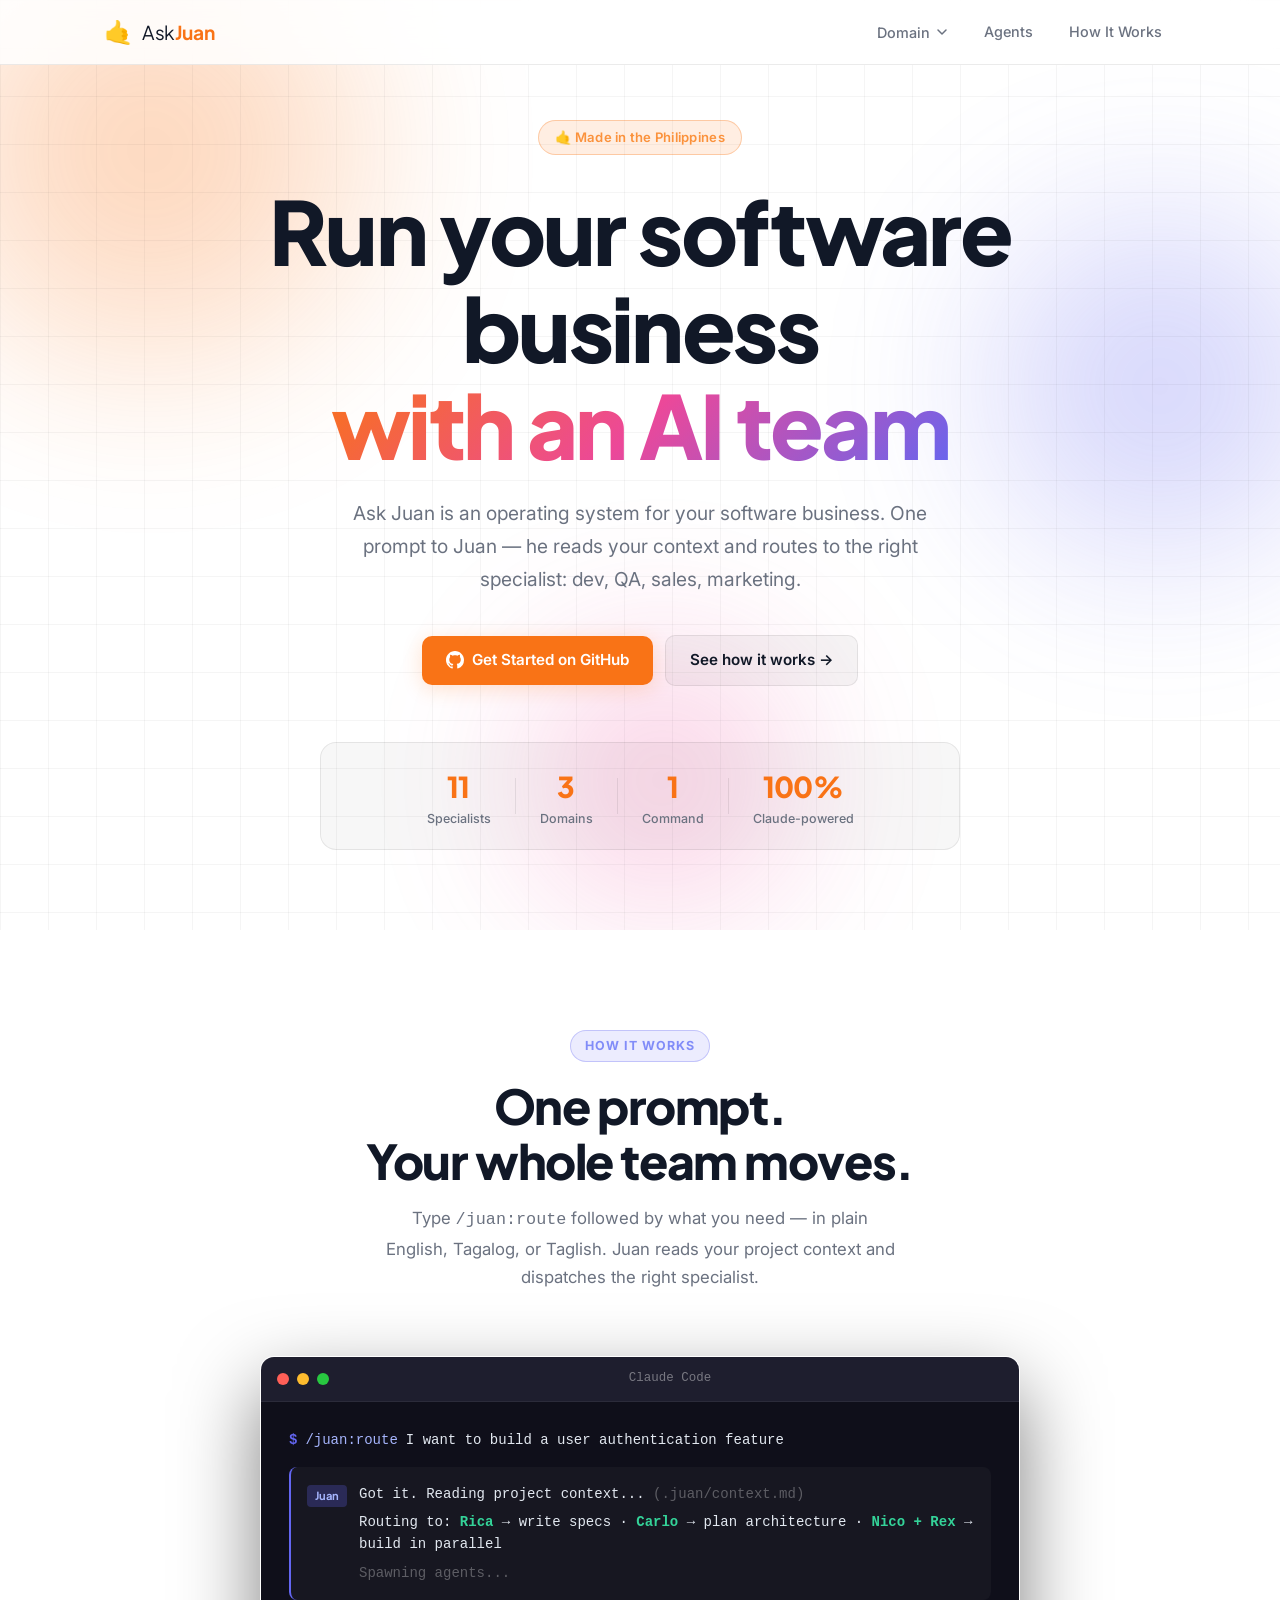
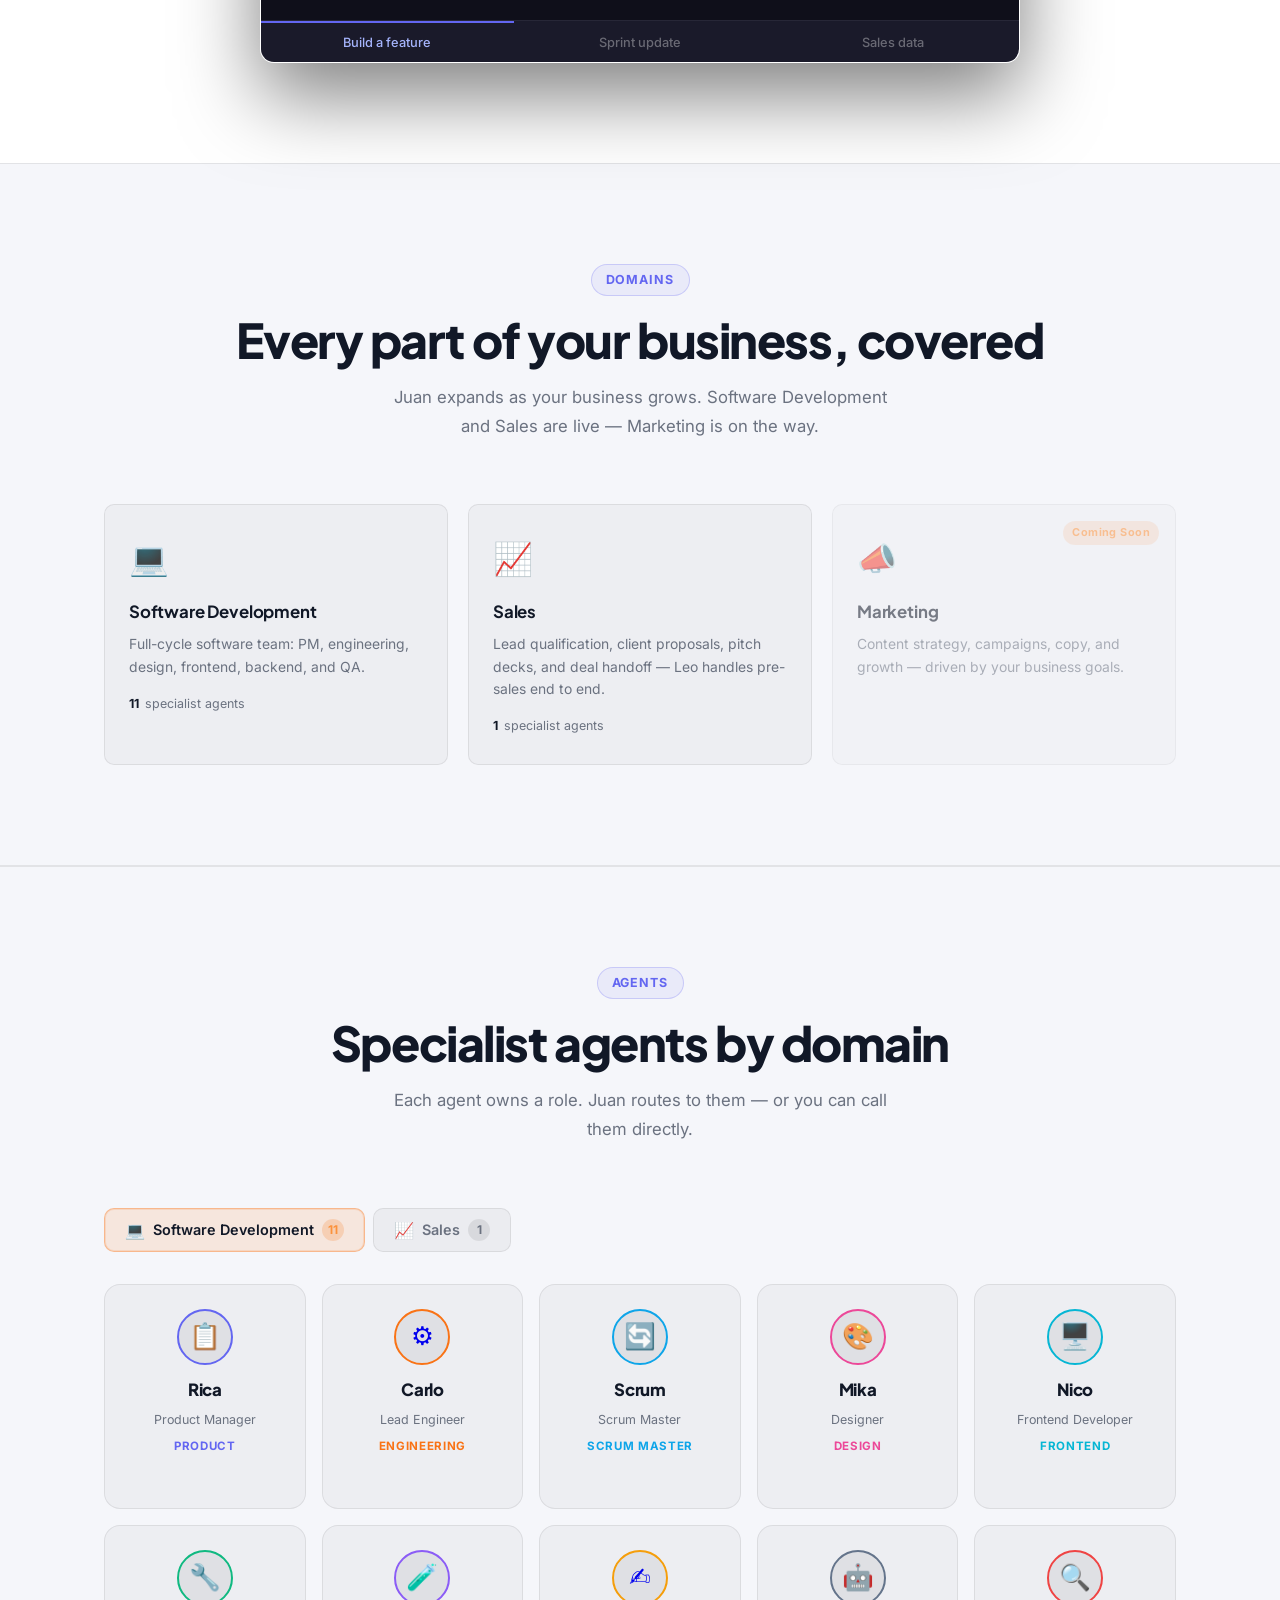
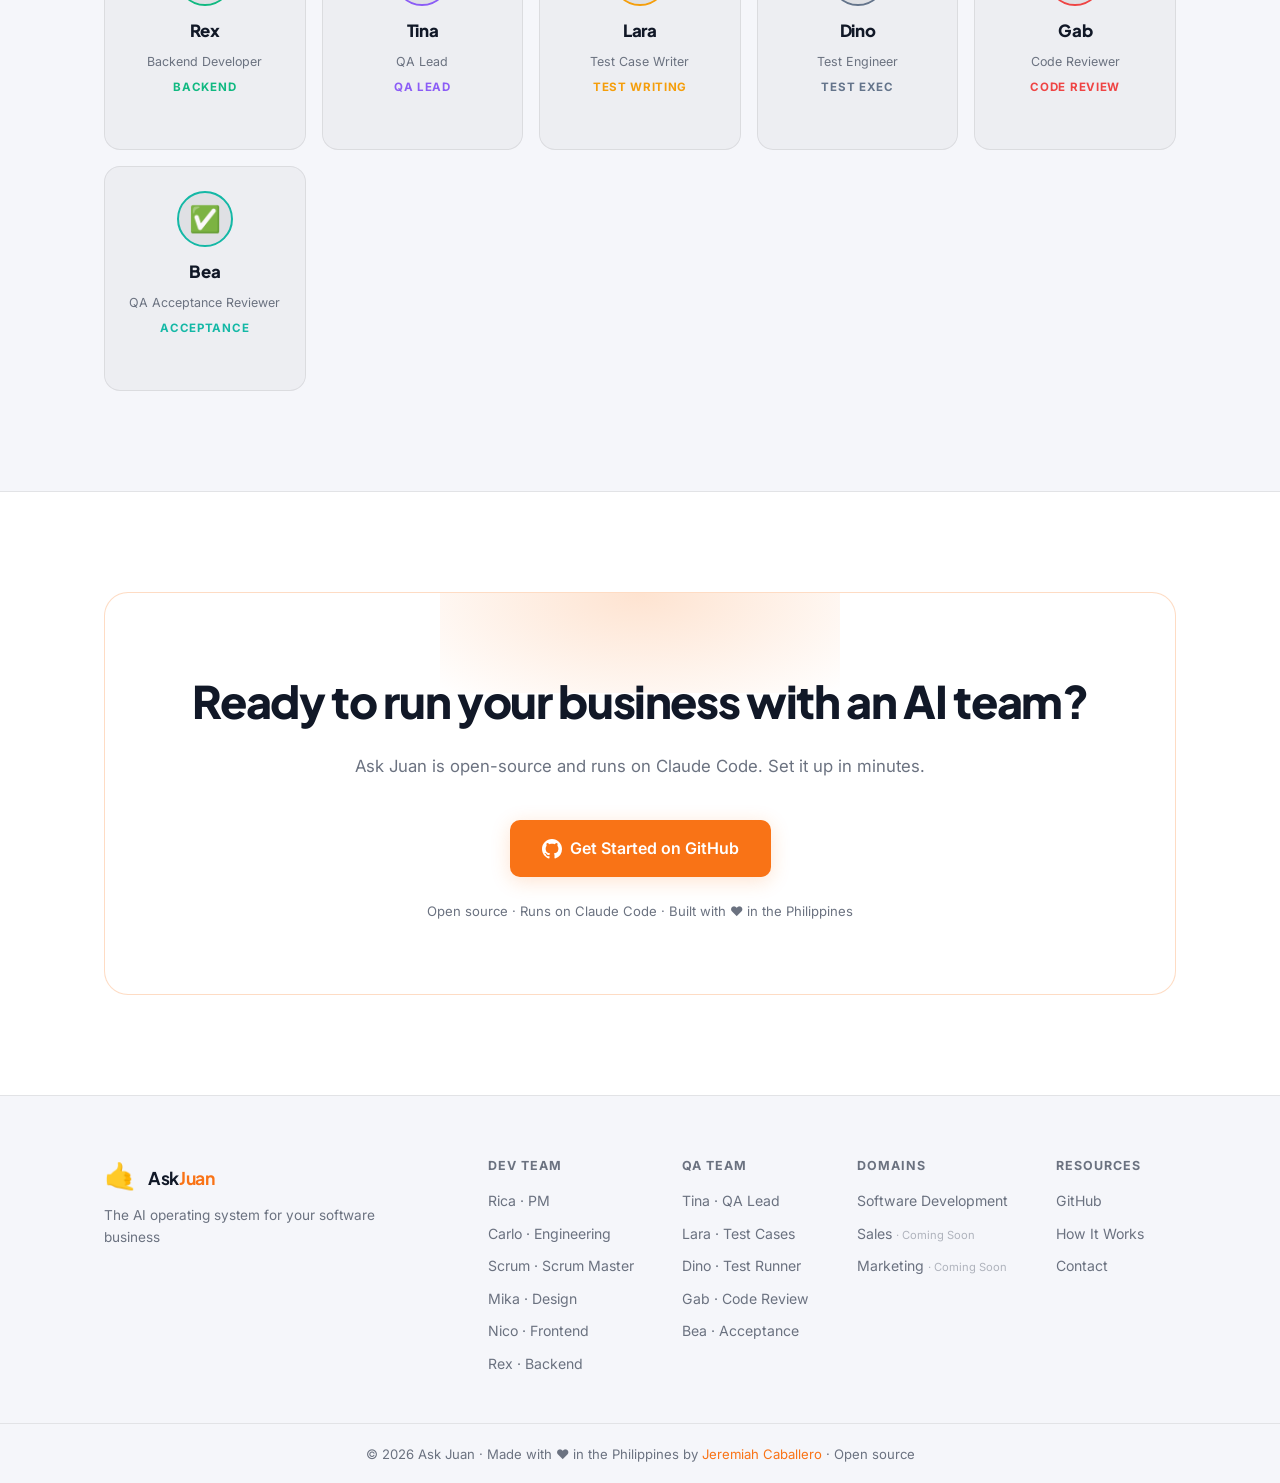
==== commit 6cb15ae2: "feat: add Leo sales agent and carlo pre-sales research skill - Add Leo as dedicated Sales domain age" ====
--- a/index.html
+++ b/index.html
@@ -141,7 +141,7 @@
         <div class="section-header">
           <div class="section-tag light">Domains</div>
           <h2 class="section-title light">Every part of your business, covered</h2>
-          <p class="section-sub light">Juan expands as your business grows. Software Development is live — Sales and Marketing are on the way.</p>
+          <p class="section-sub light">Juan expands as your business grows. Software Development and Sales are live — Marketing is on the way.</p>
         </div>
         <div class="domains-grid" id="domains-grid">
           <!-- rendered by app.js -->
--- a/style.css
+++ b/style.css
@@ -1649,3 +1649,19 @@
 }
 
 .adp-skill-desc { font-size: 0.83rem; color: var(--text-muted); line-height: 1.55; }
+
+.adp-skill-cmd {
+  display: inline-block;
+  margin-top: 10px;
+  padding: 3px 10px;
+  background: #f0f0f0;
+  border-radius: 6px;
+  font-size: 0.75rem;
+  font-family: monospace;
+  color: #555;
+  cursor: pointer;
+  transition: background 0.15s, color 0.15s;
+  user-select: none;
+}
+.adp-skill-cmd:hover { background: #e0e0e0; color: #222; }
+.adp-skill-cmd.copied { background: #d1fae5; color: #065f46; }
